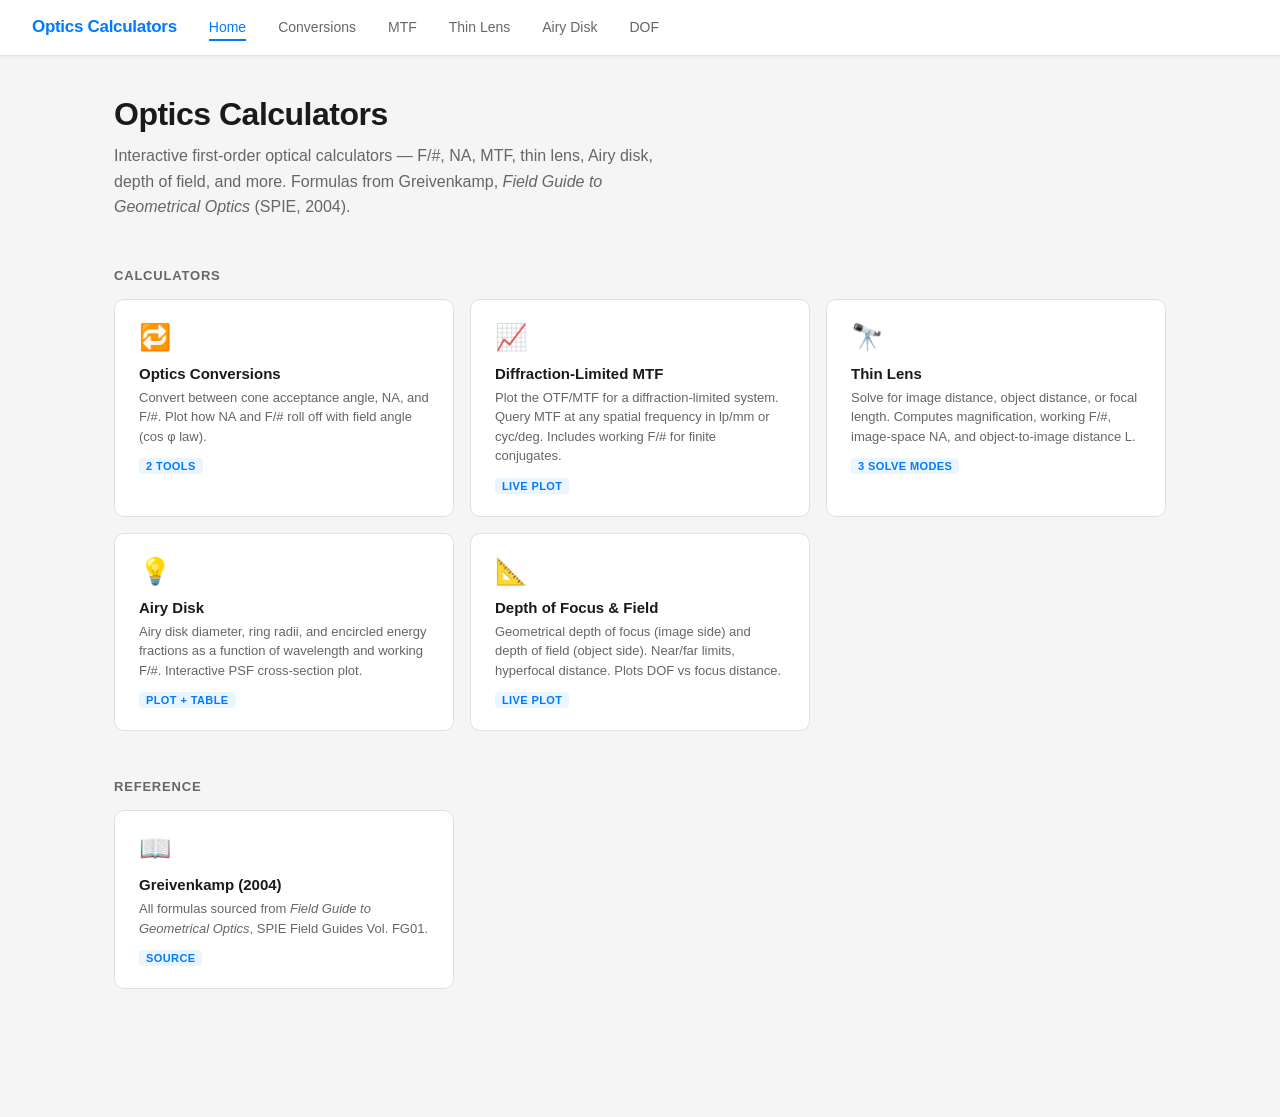
==== index.html @ af5cf7b6 "Add files via upload initial commit" ====
<!DOCTYPE html>
<html lang="en">
<head>
    <meta charset="UTF-8">
    <meta name="viewport" content="width=device-width, initial-scale=1.0">
    <title>Optics Calculators</title>
    <link rel="stylesheet" href="style.css">
</head>
<body>

<nav>
    <a href="index.html" class="brand">Optics Calculators</a>
    <a href="index.html" class="active">Home</a>
    <a href="calculators/optics-conversions.html">Conversions</a>
    <a href="calculators/diffraction-mtf.html">MTF</a>
    <a href="calculators/thin-lens.html">Thin Lens</a>
    <a href="calculators/airy-disk.html">Airy Disk</a>
    <a href="calculators/depth-of-field.html">DOF</a>
</nav>

<div class="page">
    <div class="hero">
        <h1>Optics Calculators</h1>
        <p>Interactive first-order optical calculators — F/#, NA, MTF, thin lens, Airy disk, depth of field, and more.
            Formulas from Greivenkamp, <em>Field Guide to Geometrical Optics</em> (SPIE, 2004).</p>
    </div>

    <div class="section-title">Calculators</div>
    <div class="card-grid">

        <a class="card" href="calculators/optics-conversions.html">
            <div class="card-icon">🔁</div>
            <h3>Optics Conversions</h3>
            <p>Convert between cone acceptance angle, NA, and F/#. Plot how NA and F/# roll off with field angle (cos φ law).</p>
            <span class="tag">2 tools</span>
        </a>

        <a class="card" href="calculators/diffraction-mtf.html">
            <div class="card-icon">📈</div>
            <h3>Diffraction-Limited MTF</h3>
            <p>Plot the OTF/MTF for a diffraction-limited system. Query MTF at any spatial frequency in lp/mm or cyc/deg. Includes working F/# for finite conjugates.</p>
            <span class="tag">Live plot</span>
        </a>

        <a class="card" href="calculators/thin-lens.html">
            <div class="card-icon">🔭</div>
            <h3>Thin Lens</h3>
            <p>Solve for image distance, object distance, or focal length. Computes magnification, working F/#, image-space NA, and object-to-image distance L.</p>
            <span class="tag">3 solve modes</span>
        </a>

        <a class="card" href="calculators/airy-disk.html">
            <div class="card-icon">💡</div>
            <h3>Airy Disk</h3>
            <p>Airy disk diameter, ring radii, and encircled energy fractions as a function of wavelength and working F/#. Interactive PSF cross-section plot.</p>
            <span class="tag">Plot + table</span>
        </a>

        <a class="card" href="calculators/depth-of-field.html">
            <div class="card-icon">📐</div>
            <h3>Depth of Focus &amp; Field</h3>
            <p>Geometrical depth of focus (image side) and depth of field (object side). Near/far limits, hyperfocal distance. Plots DOF vs focus distance.</p>
            <span class="tag">Live plot</span>
        </a>

    </div>

    <div class="section-title">Reference</div>
    <div class="card-grid">
        <div class="card" style="cursor:default; pointer-events:none;">
            <div class="card-icon">📖</div>
            <h3>Greivenkamp (2004)</h3>
            <p>All formulas sourced from <em>Field Guide to Geometrical Optics</em>, SPIE Field Guides Vol. FG01.</p>
            <span class="tag">Source</span>
        </div>
    </div>
</div>

</body>
</html>
---- style.css ----
:root {
    --blue: #007AFF;
    --blue-dark: #005BBB;
    --blue-light: rgba(0, 122, 255, 0.08);
    --bg: #f5f5f5;
    --card: #ffffff;
    --border: #e0e0e0;
    --text: #1a1a1a;
    --text-muted: #666;
    --radius: 10px;
    --shadow: 0 2px 12px rgba(0,0,0,0.08);
}

* { box-sizing: border-box; margin: 0; padding: 0; }

body {
    font-family: -apple-system, BlinkMacSystemFont, "Segoe UI", Arial, sans-serif;
    background: var(--bg);
    color: var(--text);
    min-height: 100vh;
}

/* ── Nav ── */
nav {
    background: white;
    border-bottom: 1px solid var(--border);
    padding: 0 32px;
    display: flex;
    align-items: center;
    gap: 32px;
    height: 56px;
    position: sticky;
    top: 0;
    z-index: 100;
    box-shadow: 0 1px 4px rgba(0,0,0,0.06);
}

nav .brand {
    font-weight: 700;
    font-size: 17px;
    color: var(--blue);
    text-decoration: none;
    letter-spacing: -0.3px;
}

nav a {
    color: var(--text-muted);
    text-decoration: none;
    font-size: 14px;
    font-weight: 500;
    padding: 4px 0;
    border-bottom: 2px solid transparent;
    transition: color 0.15s, border-color 0.15s;
}

nav a:hover, nav a.active {
    color: var(--blue);
    border-bottom-color: var(--blue);
}

/* ── Page wrapper ── */
.page {
    max-width: 1100px;
    margin: 0 auto;
    padding: 40px 24px 80px;
}

/* ── Hero ── */
.hero {
    margin-bottom: 48px;
}

.hero h1 {
    font-size: 32px;
    font-weight: 700;
    letter-spacing: -0.5px;
    margin-bottom: 10px;
}

.hero p {
    color: var(--text-muted);
    font-size: 16px;
    max-width: 560px;
    line-height: 1.6;
}

/* ── Calculator cards ── */
.section-title {
    font-size: 13px;
    font-weight: 700;
    text-transform: uppercase;
    letter-spacing: 0.8px;
    color: var(--text-muted);
    margin-bottom: 16px;
}

.card-grid {
    display: grid;
    grid-template-columns: repeat(auto-fill, minmax(280px, 1fr));
    gap: 16px;
    margin-bottom: 48px;
}

.card {
    background: var(--card);
    border: 1px solid var(--border);
    border-radius: var(--radius);
    padding: 22px 24px;
    text-decoration: none;
    color: var(--text);
    transition: box-shadow 0.15s, border-color 0.15s, transform 0.1s;
    display: block;
}

.card:hover {
    box-shadow: var(--shadow);
    border-color: var(--blue);
    transform: translateY(-1px);
}

.card-icon {
    font-size: 26px;
    margin-bottom: 12px;
}

.card h3 {
    font-size: 15px;
    font-weight: 600;
    margin-bottom: 6px;
}

.card p {
    font-size: 13px;
    color: var(--text-muted);
    line-height: 1.5;
}

.card .tag {
    display: inline-block;
    margin-top: 12px;
    font-size: 11px;
    font-weight: 600;
    color: var(--blue);
    background: var(--blue-light);
    border-radius: 4px;
    padding: 2px 7px;
    text-transform: uppercase;
    letter-spacing: 0.4px;
}

/* ── Calculator page layout ── */
.calc-page {
    max-width: 1100px;
    margin: 0 auto;
    padding: 36px 24px 80px;
}

.calc-page h1 {
    font-size: 26px;
    font-weight: 700;
    margin-bottom: 6px;
    letter-spacing: -0.3px;
}

.calc-page .subtitle {
    color: var(--text-muted);
    font-size: 14px;
    margin-bottom: 28px;
}

/* ── Tabs ── */
.tabs {
    display: flex;
    gap: 0;
    border-bottom: 2px solid var(--border);
    margin-bottom: 28px;
}

.tab-btn {
    padding: 10px 20px;
    font-size: 14px;
    font-weight: 600;
    color: var(--text-muted);
    background: none;
    border: none;
    border-bottom: 2px solid transparent;
    margin-bottom: -2px;
    cursor: pointer;
    transition: color 0.15s, border-color 0.15s;
}

.tab-btn.active {
    color: var(--blue);
    border-bottom-color: var(--blue);
}

.tab-panel { display: none; }
.tab-panel.active { display: block; }

/* ── Formula box ── */
.formula-box {
    background: var(--blue-light);
    border-left: 4px solid var(--blue);
    border-radius: 0 8px 8px 0;
    padding: 18px 20px;
    margin-bottom: 24px;
}

.formula-box .formula-title {
    font-weight: 700;
    font-size: 13px;
    text-transform: uppercase;
    letter-spacing: 0.5px;
    color: var(--blue);
    margin-bottom: 12px;
}

.formula-box .formula-item {
    margin: 10px 0;
    font-size: 15px;
    line-height: 1.7;
}

/* ── Inputs ── */
.input-section {
    background: white;
    border: 1px solid var(--border);
    border-radius: var(--radius);
    padding: 22px 24px;
    margin-bottom: 20px;
}

.input-group {
    display: flex;
    align-items: center;
    margin-bottom: 14px;
    gap: 10px;
}

.input-group:last-child { margin-bottom: 0; }

label {
    min-width: 200px;
    font-weight: 600;
    font-size: 14px;
}

input[type="number"] {
    padding: 8px 12px;
    border: 1px solid var(--border);
    border-radius: 6px;
    font-size: 14px;
    width: 110px;
    transition: border-color 0.15s;
}

input[type="number"]:focus {
    outline: none;
    border-color: var(--blue);
    box-shadow: 0 0 0 3px rgba(0,122,255,0.12);
}

.unit {
    font-size: 13px;
    color: var(--text-muted);
    min-width: 50px;
}

/* ── Button ── */
.btn {
    background: var(--blue);
    color: white;
    padding: 10px 24px;
    border: none;
    border-radius: 7px;
    cursor: pointer;
    font-size: 14px;
    font-weight: 600;
    transition: background 0.15s;
    margin: 18px 0 4px;
}

.btn:hover { background: var(--blue-dark); }

/* ── Results ── */
.results-box {
    background: white;
    border: 1px solid var(--border);
    border-radius: var(--radius);
    padding: 20px 24px;
    margin-top: 16px;
}

.results-box h3 {
    font-size: 14px;
    text-transform: uppercase;
    letter-spacing: 0.5px;
    color: var(--text-muted);
    margin-bottom: 14px;
    font-weight: 700;
}

.result-row {
    display: flex;
    justify-content: space-between;
    align-items: baseline;
    padding: 8px 0;
    border-bottom: 1px solid #f0f0f0;
    font-size: 14px;
}

.result-row:last-child { border-bottom: none; }

.result-label { color: var(--text-muted); }
.result-value { font-weight: 700; font-size: 16px; color: var(--text); }

.highlight-box {
    background: var(--blue-light);
    border-left: 4px solid var(--blue);
    border-radius: 0 8px 8px 0;
    padding: 14px 18px;
    margin-top: 16px;
}

.highlight-box .result-row { border-bottom-color: rgba(0,122,255,0.15); }

/* ── Chart ── */
.chart-wrap {
    background: white;
    border: 1px solid var(--border);
    border-radius: var(--radius);
    padding: 20px;
    margin-top: 20px;
    position: relative;
    height: 440px;
}

/* ── Error ── */
.error { color: #d32f2f; font-weight: 600; font-size: 14px; }

/* ── Back link ── */
.back-link {
    display: inline-flex;
    align-items: center;
    gap: 6px;
    color: var(--text-muted);
    text-decoration: none;
    font-size: 13px;
    font-weight: 500;
    margin-bottom: 20px;
    transition: color 0.15s;
}
.back-link:hover { color: var(--blue); }
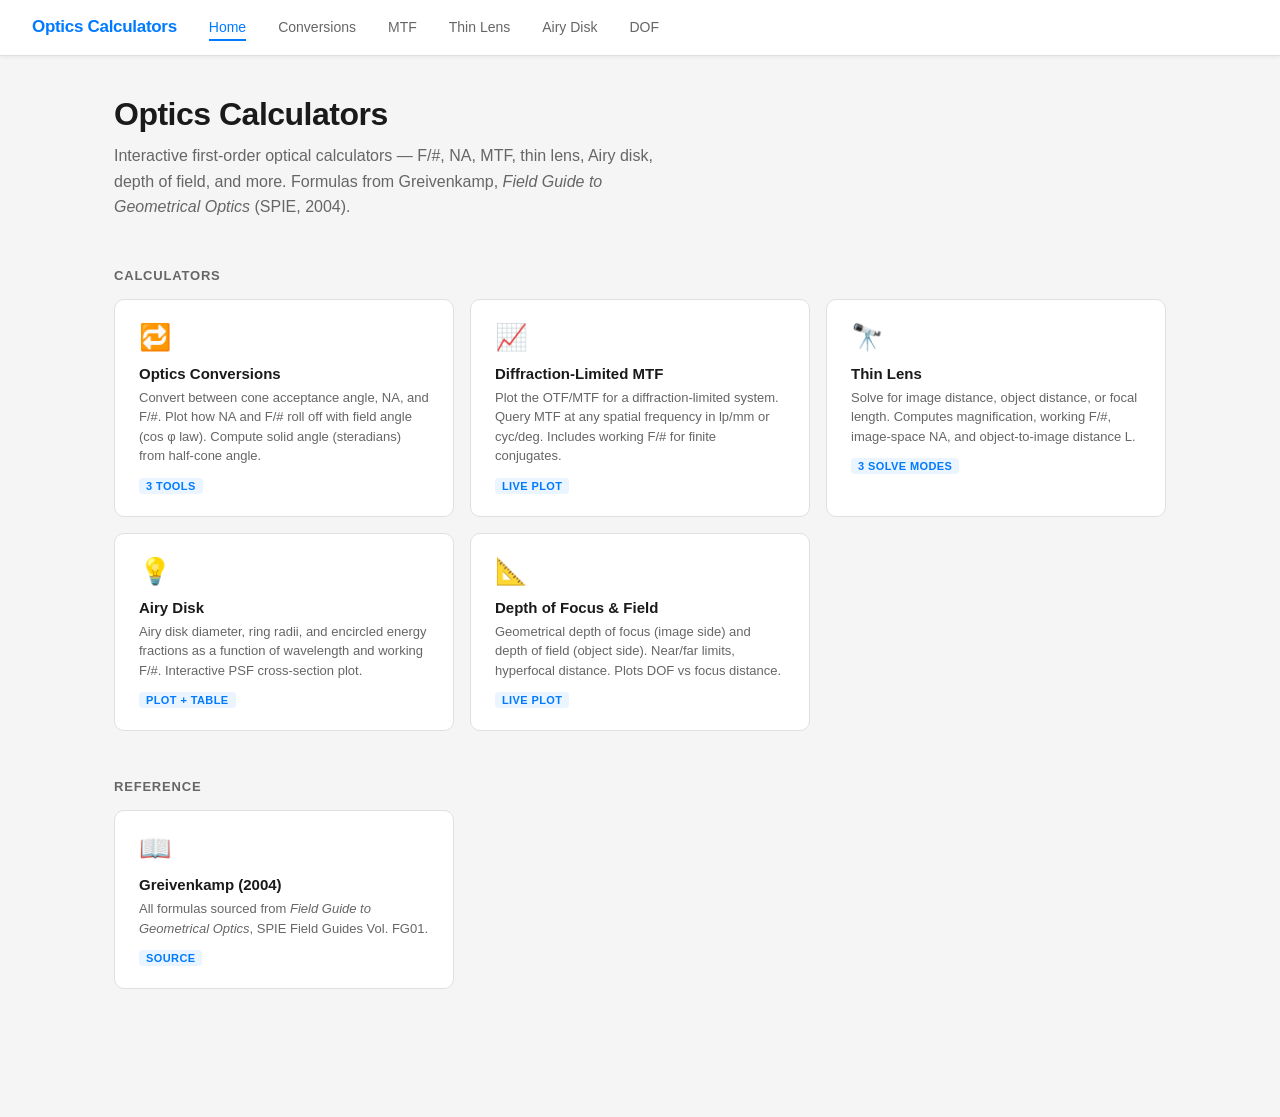
==== commit 1f97da91: "Add Solid Angle / Steradian tab to Optics Conversions page Ports the third sub-calculator from the S" ====
--- a/index.html
+++ b/index.html
@@ -31,8 +31,8 @@
         <a class="card" href="calculators/optics-conversions.html">
             <div class="card-icon">🔁</div>
             <h3>Optics Conversions</h3>
-            <p>Convert between cone acceptance angle, NA, and F/#. Plot how NA and F/# roll off with field angle (cos φ law).</p>
-            <span class="tag">2 tools</span>
+            <p>Convert between cone acceptance angle, NA, and F/#. Plot how NA and F/# roll off with field angle (cos φ law). Compute solid angle (steradians) from half-cone angle.</p>
+            <span class="tag">3 tools</span>
         </a>
 
         <a class="card" href="calculators/diffraction-mtf.html">
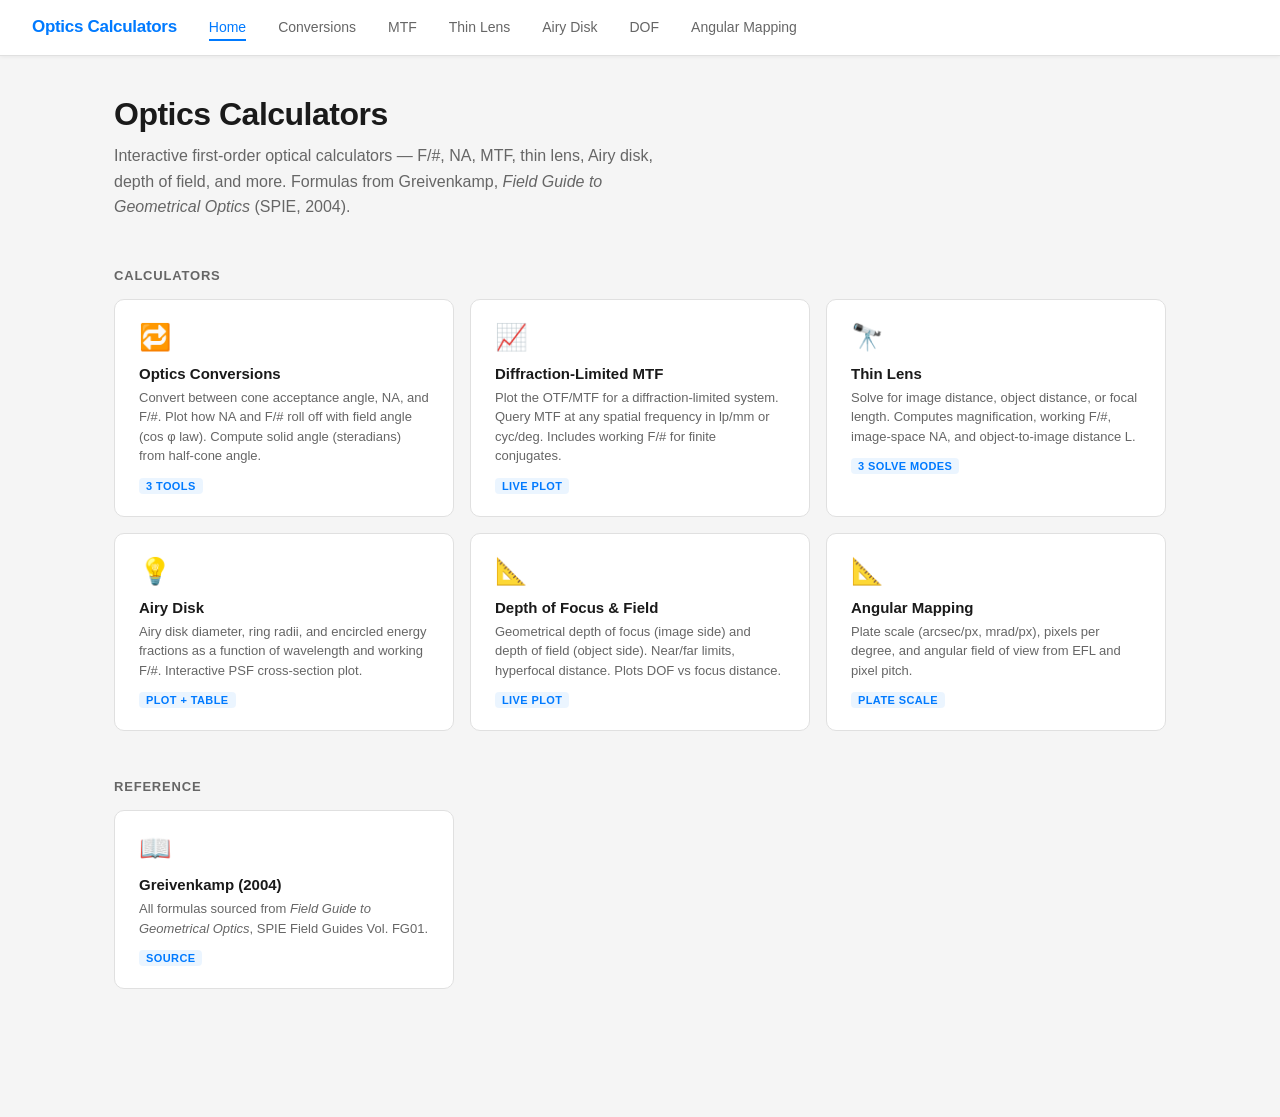
==== commit 0b7803e9: "Add Angular Mapping calculator New page: plate scale (arcsec/px, mrad/px, µrad/px), pixels per degre" ====
--- a/index.html
+++ b/index.html
@@ -16,6 +16,7 @@
     <a href="calculators/thin-lens.html">Thin Lens</a>
     <a href="calculators/airy-disk.html">Airy Disk</a>
     <a href="calculators/depth-of-field.html">DOF</a>
+    <a href="calculators/angular-mapping.html">Angular Mapping</a>
 </nav>
 
 <div class="page">
@@ -63,6 +64,13 @@
             <span class="tag">Live plot</span>
         </a>
 
+        <a class="card" href="calculators/angular-mapping.html">
+            <div class="card-icon">📐</div>
+            <h3>Angular Mapping</h3>
+            <p>Plate scale (arcsec/px, mrad/px), pixels per degree, and angular field of view from EFL and pixel pitch.</p>
+            <span class="tag">Plate scale</span>
+        </a>
+
     </div>
 
     <div class="section-title">Reference</div>
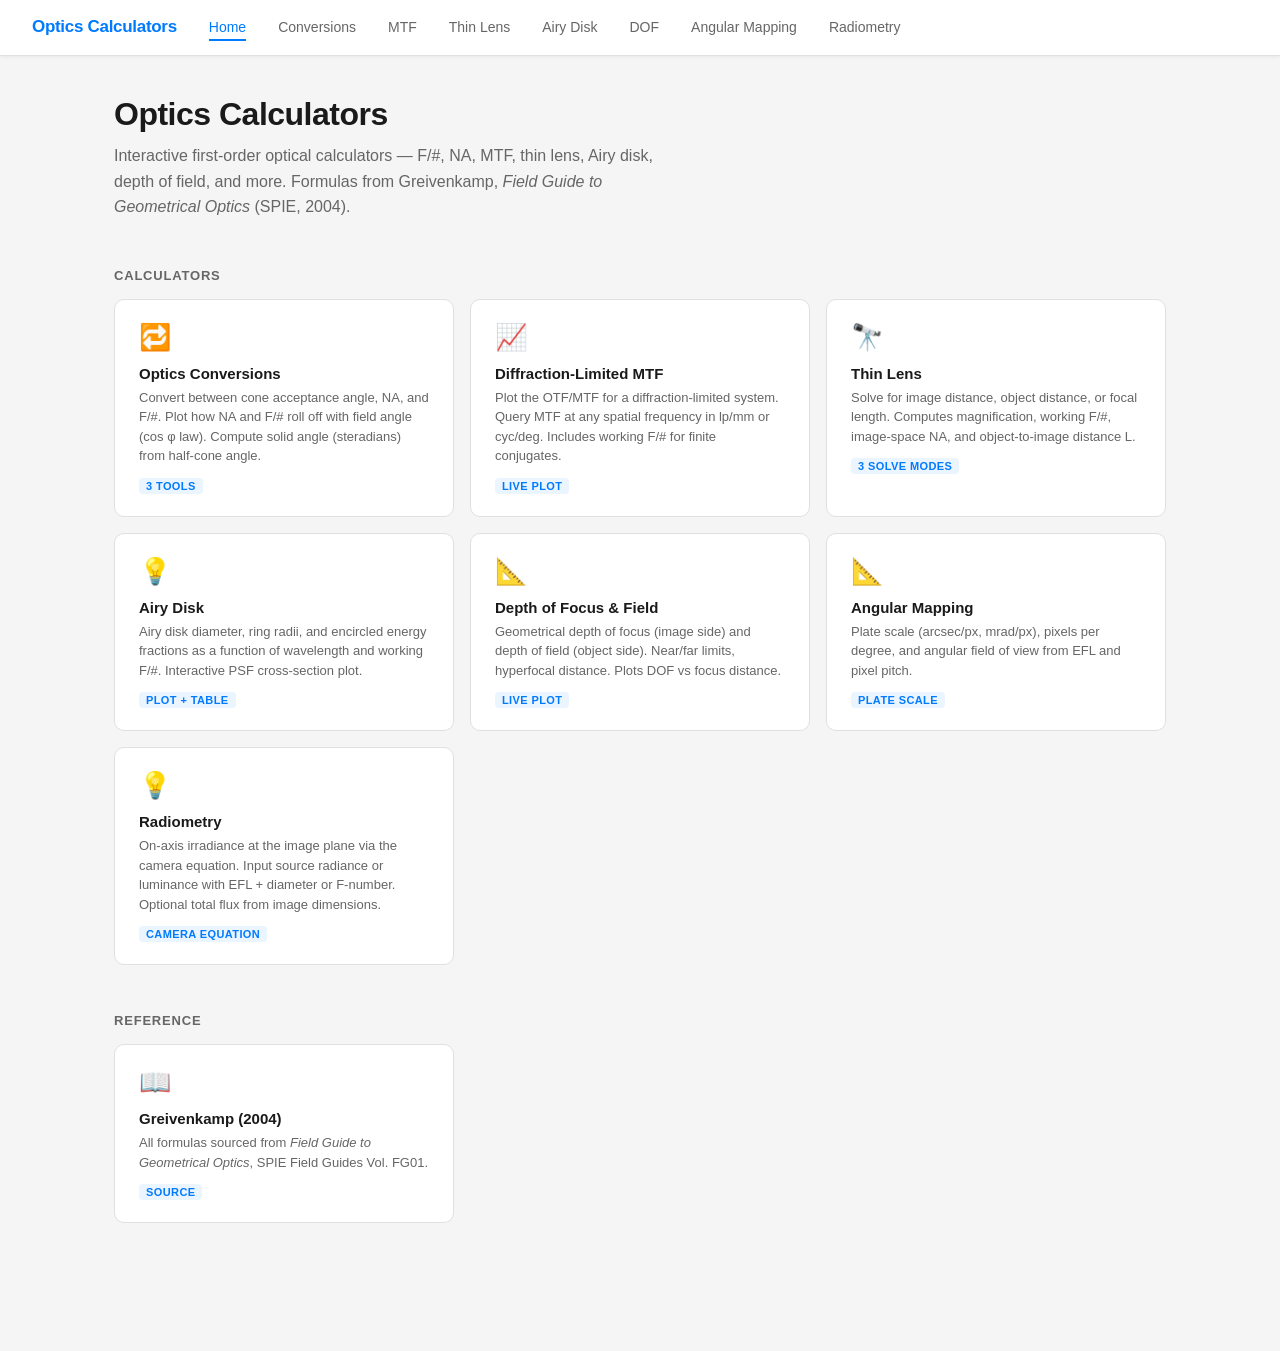
==== commit 12237a9c: "Add Radiometry calculator and .gitignore Camera equation: E = π·L·τ / (4·Fw²). Supports both radianc" ====
--- a/index.html
+++ b/index.html
@@ -17,6 +17,7 @@
     <a href="calculators/airy-disk.html">Airy Disk</a>
     <a href="calculators/depth-of-field.html">DOF</a>
     <a href="calculators/angular-mapping.html">Angular Mapping</a>
+    <a href="calculators/radiometry.html">Radiometry</a>
 </nav>
 
 <div class="page">
@@ -71,6 +72,13 @@
             <span class="tag">Plate scale</span>
         </a>
 
+        <a class="card" href="calculators/radiometry.html">
+            <div class="card-icon">💡</div>
+            <h3>Radiometry</h3>
+            <p>On-axis irradiance at the image plane via the camera equation. Input source radiance or luminance with EFL + diameter or F-number. Optional total flux from image dimensions.</p>
+            <span class="tag">Camera equation</span>
+        </a>
+
     </div>
 
     <div class="section-title">Reference</div>
